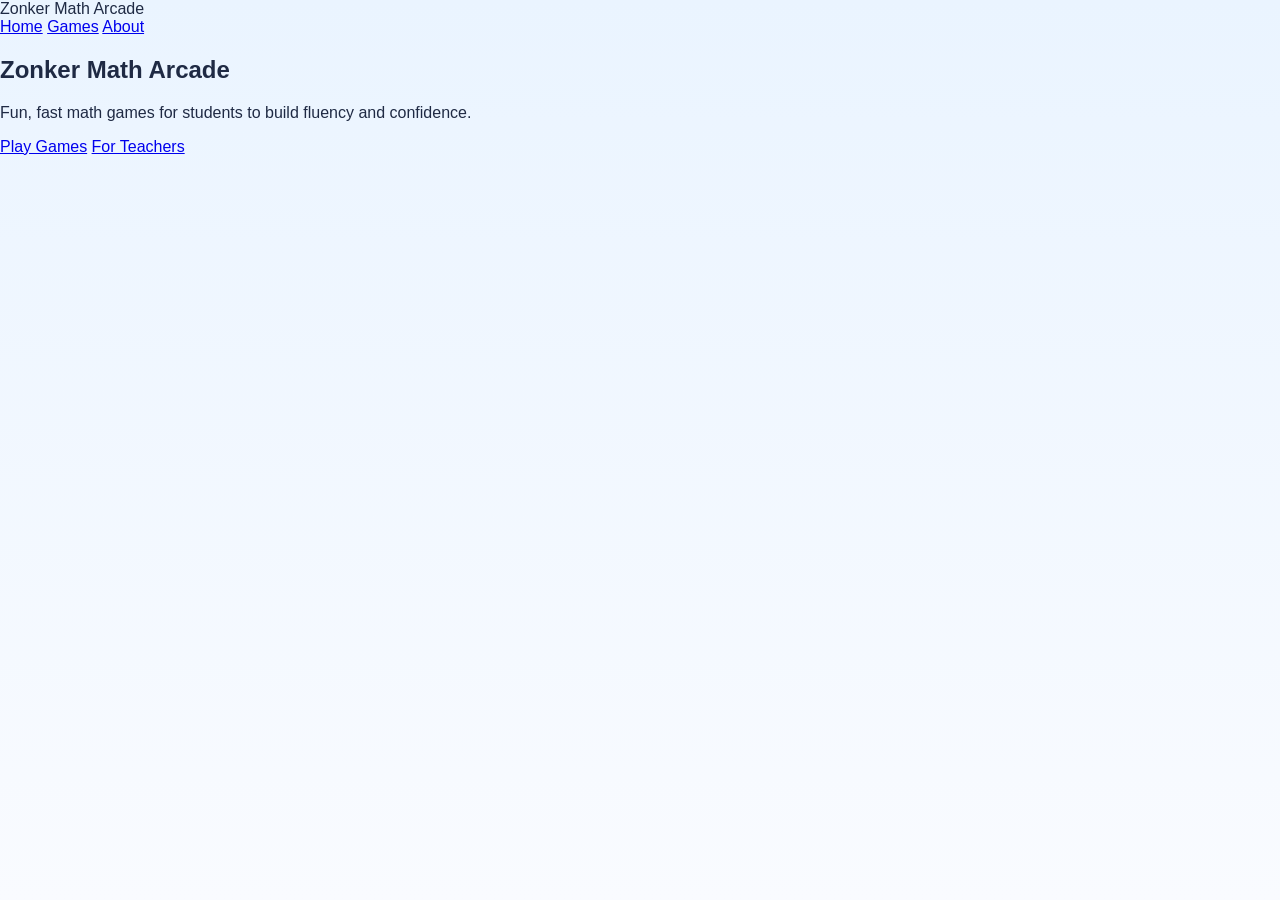
==== index.html @ de722bf2 "move site files to root" ====
<!DOCTYPE html>
<html lang="en">
<head>
  <meta charset="UTF-8" />
  <meta name="viewport" content="width=device-width, initial-scale=1.0" />
  <title>Zonker Math Arcade</title>
  <link rel="stylesheet" href="style.css" />
</head>
<body>

  <header class="site-header">
    <div class="brand">Zonker Math Arcade</div>
    <nav class="nav">
      <a href="index.html">Home</a>
      <a href="games.html">Games</a>
      <a href="about.html">About</a>
    </nav>
  </header>

  <main class="page-wrap">
    <section class="hero-card">
      <h1>Zonker Math Arcade</h1>
      <p class="hero-text">
        Fun, fast math games for students to build fluency and confidence.
      </p>

      <div class="hero-buttons">
        <a class="primary-link-button" href="games.html">Play Games</a>
        <a class="secondary-link-button" href="about.html">For Teachers</a>
      </div>
    </section>
  </main>

</body>
</html>
---- style.css ----
* {
  box-sizing: border-box;
}

body {
  margin: 0;
  font-family: Arial, sans-serif;
  background: linear-gradient(180deg, #eaf4ff 0%, #f9fbff 100%);
  color: #1f2a44;
  min-height: 100vh;
}

.page {
  width: 100%;
  max-width: 900px;
  margin: 0 auto;
  padding: 24px 16px 40px;
}

.hero {
  text-align: center;
  margin-bottom: 20px;
}

.hero h1 {
  margin-bottom: 8px;
  font-size: 2.3rem;
}

.hero p {
  margin-top: 0;
  color: #4c5b7a;
  font-size: 1.05rem;
}

.card {
  background: white;
  border-radius: 22px;
  padding: 24px;
  box-shadow: 0 8px 24px rgba(30, 60, 120, 0.12);
}

.hidden {
  display: none;
}

.game-grid {
  display: grid;
  grid-template-columns: 1fr;
  gap: 14px;
  margin: 18px 0 22px;
}

.game-card {
  text-align: left;
  border: 3px solid #d9e7ff;
  background: #f7faff;
  border-radius: 18px;
  padding: 18px;
  cursor: pointer;
  transition: transform 0.15s ease, border-color 0.15s ease;
}

.game-card:hover {
  transform: translateY(-2px);
}

.game-card.selected {
  border-color: #5a8cff;
  background: #edf4ff;
}

.game-title {
  display: block;
  font-size: 1.15rem;
  font-weight: bold;
  margin-bottom: 6px;
}

.game-desc {
  display: block;
  color: #55627d;
  font-size: 0.96rem;
}

.settings-grid {
  display: grid;
  grid-template-columns: repeat(2, 1fr);
  gap: 14px;
  margin-bottom: 20px;
}

label {
  display: block;
  font-weight: bold;
  margin-bottom: 6px;
}

select,
input {
  width: 100%;
  padding: 12px;
  border: 1px solid #c9d6ef;
  border-radius: 12px;
  font-size: 1rem;
}

button {
  border: none;
  border-radius: 14px;
  font-size: 1rem;
  cursor: pointer;
}

.primary-button {
  background: #4f86ff;
  color: white;
  padding: 14px 18px;
  width: 100%;
  font-weight: bold;
}

.primary-button:hover {
  background: #3f76ee;
}

.secondary-button {
  background: #eaf1ff;
  color: #24438a;
  padding: 12px 16px;
  font-weight: bold;
}

.secondary-button:hover {
  background: #dde9ff;
}

.hud {
  display: grid;
  grid-template-columns: repeat(5, 1fr);
  gap: 10px;
  margin-bottom: 22px;
}

.hud-box {
  background: #f5f8ff;
  border-radius: 14px;
  padding: 12px 10px;
  text-align: center;
}

.hud-box span {
  display: block;
  font-size: 0.8rem;
  color: #66738f;
  margin-bottom: 4px;
}

.hud-box strong {
  font-size: 1rem;
}

.question-panel {
  text-align: center;
}

.question {
  font-size: 2.7rem;
  font-weight: bold;
  margin-bottom: 18px;
}

.feedback {
  min-height: 28px;
  font-weight: bold;
  margin-top: 14px;
}

.bottom-actions {
  display: flex;
  justify-content: center;
  gap: 12px;
  margin-top: 18px;
  flex-wrap: wrap;
}

.target-text {
  margin-bottom: 10px;
  color: #4c5b7a;
}

.target-number {
  font-size: 3rem;
  font-weight: bold;
  margin-bottom: 18px;
}

.choice-grid {
  display: grid;
  grid-template-columns: repeat(2, 1fr);
  gap: 14px;
}

.choice-button {
  background: #f5f8ff;
  border: 2px solid #d8e3ff;
  border-radius: 16px;
  padding: 20px 12px;
  font-size: 1.25rem;
  font-weight: bold;
  color: #1f2a44;
}

.choice-button:hover {
  background: #edf3ff;
}

.choice-button.correct-flash {
  background: #ddffea;
  border-color: #71d39a;
}

.choice-button.wrong-flash {
  background: #ffe4e4;
  border-color: #ee8d8d;
}

@media (max-width: 700px) {
  .settings-grid,
  .hud,
  .choice-grid {
    grid-template-columns: 1fr;
  }

  .question {
    font-size: 2.2rem;
  }

  .target-number {
    font-size: 2.4rem;
  }
}
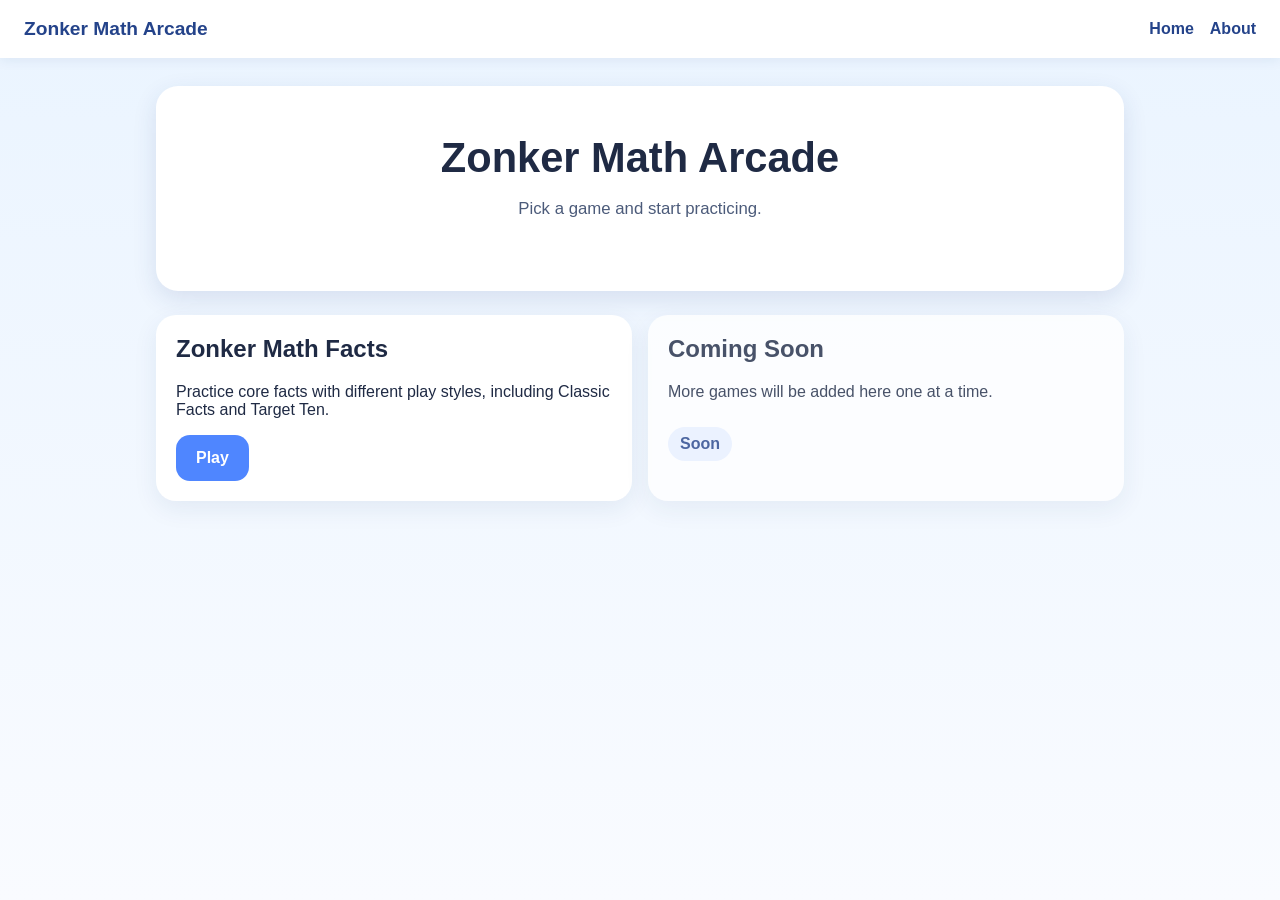
==== commit 2f1d4028: "Add Focus Facts support" ====
--- a/index.html
+++ b/index.html
@@ -7,12 +7,10 @@
   <link rel="stylesheet" href="style.css" />
 </head>
 <body>
-
   <header class="site-header">
     <div class="brand">Zonker Math Arcade</div>
     <nav class="nav">
       <a href="index.html">Home</a>
-      <a href="games.html">Games</a>
       <a href="about.html">About</a>
     </nav>
   </header>
@@ -21,15 +19,25 @@
     <section class="hero-card">
       <h1>Zonker Math Arcade</h1>
       <p class="hero-text">
-        Fun, fast math games for students to build fluency and confidence.
+        Pick a game and start practicing.
       </p>
+    </section>
 
-      <div class="hero-buttons">
-        <a class="primary-link-button" href="games.html">Play Games</a>
-        <a class="secondary-link-button" href="about.html">For Teachers</a>
-      </div>
+    <section class="arcade-grid">
+      <article class="game-hub-card">
+        <h2>Zonker Math Facts</h2>
+        <p>
+          Practice core facts with different play styles, including Classic Facts and Target Ten.
+        </p>
+        <a class="primary-link-button" href="games/math-facts.html">Play</a>
+      </article>
+
+      <article class="game-hub-card coming-soon">
+        <h2>Coming Soon</h2>
+        <p>More games will be added here one at a time.</p>
+        <span class="coming-soon-badge">Soon</span>
+      </article>
     </section>
   </main>
-
 </body>
 </html>
--- a/style.css
+++ b/style.css
@@ -10,29 +10,49 @@
   min-height: 100vh;
 }
 
-.page {
+.site-header {
+  display: flex;
+  justify-content: space-between;
+  align-items: center;
+  gap: 16px;
+  padding: 18px 24px;
+  background: white;
+  box-shadow: 0 2px 12px rgba(30, 60, 120, 0.08);
+  position: sticky;
+  top: 0;
+  z-index: 10;
+}
+
+.brand {
+  font-size: 1.2rem;
+  font-weight: bold;
+  color: #24438a;
+}
+
+.nav {
+  display: flex;
+  gap: 16px;
+  flex-wrap: wrap;
+}
+
+.nav a {
+  text-decoration: none;
+  color: #24438a;
+  font-weight: bold;
+}
+
+.page-wrap {
   width: 100%;
-  max-width: 900px;
+  max-width: 1000px;
   margin: 0 auto;
-  padding: 24px 16px 40px;
-}
-
-.hero {
-  text-align: center;
-  margin-bottom: 20px;
-}
-
-.hero h1 {
-  margin-bottom: 8px;
-  font-size: 2.3rem;
-}
-
-.hero p {
-  margin-top: 0;
-  color: #4c5b7a;
-  font-size: 1.05rem;
-}
-
+  padding: 28px 16px 40px;
+}
+
+.narrow-page {
+  max-width: 760px;
+}
+
+.hero-card,
 .card {
   background: white;
   border-radius: 22px;
@@ -40,32 +60,84 @@
   box-shadow: 0 8px 24px rgba(30, 60, 120, 0.12);
 }
 
+.hero-card {
+  text-align: center;
+  margin-bottom: 24px;
+  padding: 48px 24px;
+}
+
+.hero-card h1 {
+  margin-top: 0;
+  font-size: 2.6rem;
+  margin-bottom: 12px;
+}
+
+.hero-text,
+.page-subtext {
+  font-size: 1.05rem;
+  color: #4c5b7a;
+  margin-bottom: 24px;
+}
+
+.arcade-grid {
+  display: grid;
+  grid-template-columns: repeat(2, 1fr);
+  gap: 16px;
+}
+
+.game-hub-card {
+  background: white;
+  border-radius: 20px;
+  padding: 20px;
+  box-shadow: 0 8px 24px rgba(30, 60, 120, 0.08);
+}
+
+.game-hub-card h2 {
+  margin-top: 0;
+}
+
+.coming-soon {
+  opacity: 0.8;
+}
+
+.coming-soon-badge {
+  display: inline-block;
+  margin-top: 10px;
+  background: #eaf1ff;
+  color: #24438a;
+  padding: 8px 12px;
+  border-radius: 999px;
+  font-weight: bold;
+}
+
 .hidden {
-  display: none;
-}
-
-.game-grid {
-  display: grid;
-  grid-template-columns: 1fr;
-  gap: 14px;
-  margin: 18px 0 22px;
-}
-
-.game-card {
+  display: none !important;
+}
+
+.mode-grid {
+  display: grid;
+  grid-template-columns: 1fr 1fr;
+  gap: 16px;
+  margin-bottom: 22px;
+}
+
+.mode-card {
   text-align: left;
   border: 3px solid #d9e7ff;
   background: #f7faff;
-  border-radius: 18px;
-  padding: 18px;
+  border-radius: 20px;
+  padding: 20px;
+  box-shadow: 0 8px 24px rgba(30, 60, 120, 0.08);
+  transition: transform 0.15s ease, border-color 0.15s ease;
   cursor: pointer;
-  transition: transform 0.15s ease, border-color 0.15s ease;
-}
-
-.game-card:hover {
+  width: 100%;
+}
+
+.mode-card:hover {
   transform: translateY(-2px);
 }
 
-.game-card.selected {
+.mode-card.selected {
   border-color: #5a8cff;
   background: #edf4ff;
 }
@@ -85,9 +157,48 @@
 
 .settings-grid {
   display: grid;
-  grid-template-columns: repeat(2, 1fr);
+  grid-template-columns: repeat(3, 1fr);
   gap: 14px;
-  margin-bottom: 20px;
+  margin: 22px 0 20px;
+}
+
+.focus-facts-field {
+  border: 1px solid #d9e7ff;
+  border-radius: 14px;
+  grid-column: 1 / -1;
+  margin: 0;
+  padding: 14px;
+}
+
+.focus-facts-field legend {
+  font-weight: bold;
+  padding: 0 6px;
+}
+
+.focus-facts-grid {
+  display: grid;
+  grid-template-columns: repeat(7, minmax(0, 1fr));
+  gap: 8px;
+}
+
+.focus-fact-option {
+  align-items: center;
+  background: #f7faff;
+  border: 1px solid #d9e7ff;
+  border-radius: 10px;
+  cursor: pointer;
+  display: flex;
+  gap: 6px;
+  justify-content: center;
+  margin: 0;
+  padding: 8px 6px;
+}
+
+.focus-fact-option input {
+  accent-color: #4f86ff;
+  margin: 0;
+  padding: 0;
+  width: auto;
 }
 
 label {
@@ -105,23 +216,33 @@
   font-size: 1rem;
 }
 
-button {
+.primary-link-button,
+.primary-button,
+.secondary-button,
+.choice-button {
   border: none;
   border-radius: 14px;
   font-size: 1rem;
   cursor: pointer;
 }
 
+.primary-link-button,
 .primary-button {
   background: #4f86ff;
   color: white;
-  padding: 14px 18px;
-  width: 100%;
-  font-weight: bold;
-}
-
+  text-decoration: none;
+  display: inline-block;
+  padding: 14px 20px;
+  font-weight: bold;
+}
+
+.primary-link-button:hover,
 .primary-button:hover {
   background: #3f76ee;
+}
+
+.primary-button {
+  width: 100%;
 }
 
 .secondary-button {
@@ -129,51 +250,73 @@
   color: #24438a;
   padding: 12px 16px;
   font-weight: bold;
+  display: inline-block;
+}
+
+.menu-actions {
+  display: flex;
+  flex-direction: column;
+  gap: 14px;
+  margin-top: 20px;
 }
 
 .secondary-button:hover {
   background: #dde9ff;
 }
 
-.hud {
-  display: grid;
-  grid-template-columns: repeat(5, 1fr);
+.game-topbar {
+  display: grid;
+  grid-template-columns: repeat(4, 1fr);
   gap: 10px;
-  margin-bottom: 22px;
-}
-
-.hud-box {
+  margin-bottom: 24px;
+}
+
+.pill {
   background: #f5f8ff;
   border-radius: 14px;
   padding: 12px 10px;
   text-align: center;
 }
 
-.hud-box span {
+.pill span {
   display: block;
   font-size: 0.8rem;
   color: #66738f;
   margin-bottom: 4px;
 }
 
-.hud-box strong {
+.pill strong {
   font-size: 1rem;
 }
 
+#streakLabel {
+  color: #ff7a00;
+}
+
 .question-panel {
   text-align: center;
 }
 
 .question {
-  font-size: 2.7rem;
-  font-weight: bold;
-  margin-bottom: 18px;
+  font-size: 3.5rem;
+  font-weight: bold;
+  margin-bottom: 24px;
+  text-align: center;
 }
 
 .feedback {
   min-height: 28px;
   font-weight: bold;
   margin-top: 14px;
+  text-align: center;
+}
+
+.feedback.correct {
+  color: #1aa35c;
+}
+
+.feedback.wrong {
+  color: #d64545;
 }
 
 .bottom-actions {
@@ -190,9 +333,10 @@
 }
 
 .target-number {
-  font-size: 3rem;
-  font-weight: bold;
-  margin-bottom: 18px;
+  font-size: 3.5rem;
+  font-weight: bold;
+  margin-bottom: 24px;
+  text-align: center;
 }
 
 .choice-grid {
@@ -225,18 +369,44 @@
   border-color: #ee8d8d;
 }
 
+.info-list {
+  padding-left: 20px;
+}
+
+#answerInput {
+  margin-bottom: 14px;
+}
+
+#submitButton {
+  margin-bottom: 10px;
+}
+
 @media (max-width: 700px) {
+  .site-header,
+  .nav,
+  .bottom-actions {
+    flex-direction: column;
+    align-items: stretch;
+  }
+
+  .arcade-grid,
+  .mode-grid,
   .settings-grid,
-  .hud,
+  .game-topbar,
   .choice-grid {
     grid-template-columns: 1fr;
   }
 
+  .focus-facts-grid {
+    grid-template-columns: repeat(4, minmax(0, 1fr));
+  }
+
+  .hero-card h1,
   .question {
-    font-size: 2.2rem;
+    font-size: 2rem;
   }
 
   .target-number {
-    font-size: 2.4rem;
+    font-size: 2.3rem;
   }
-}+}
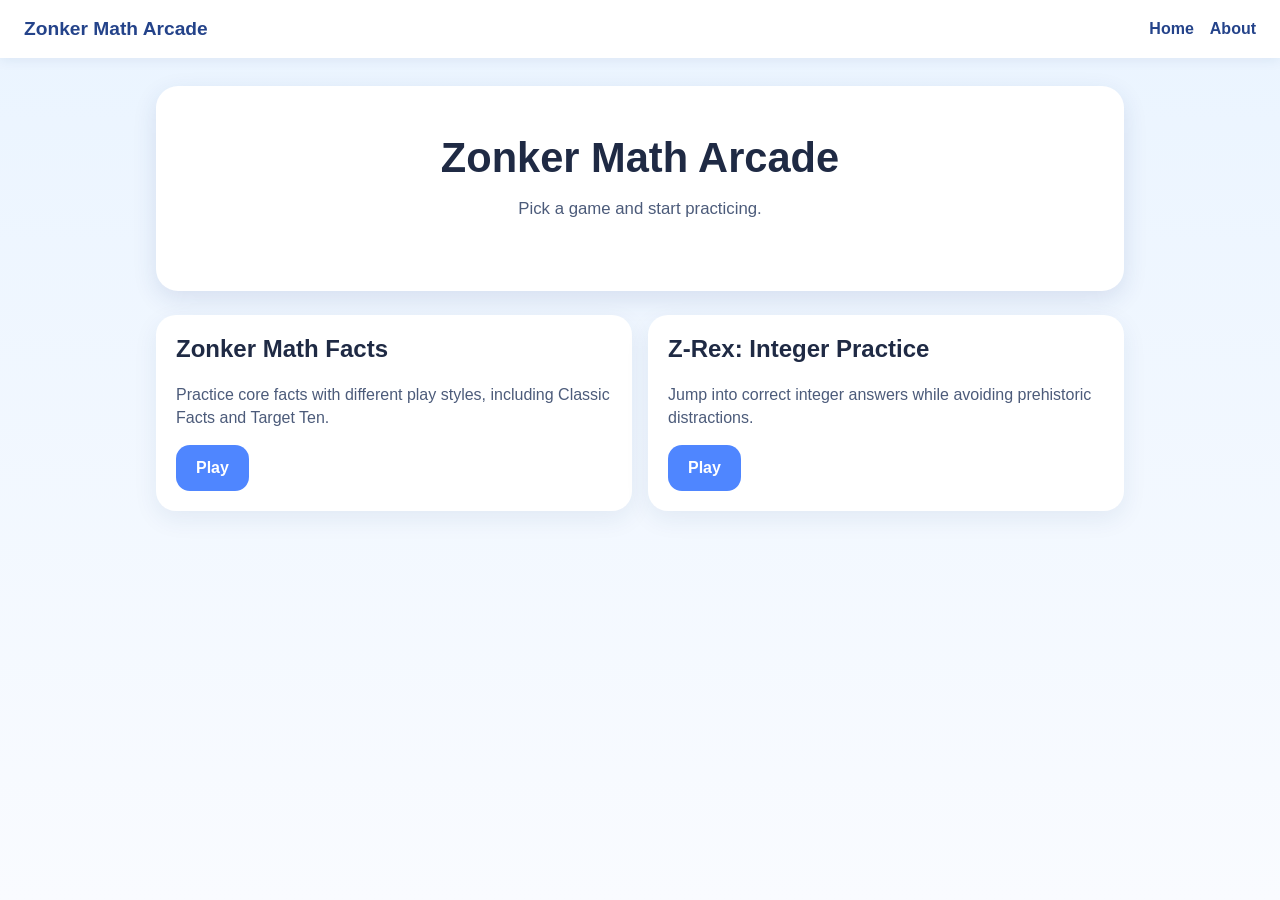
==== commit 1806edcb: "Add Z-Rex integer practice game" ====
--- a/index.html
+++ b/index.html
@@ -32,12 +32,14 @@
         <a class="primary-link-button" href="games/math-facts.html">Play</a>
       </article>
 
-      <article class="game-hub-card coming-soon">
-        <h2>Coming Soon</h2>
-        <p>More games will be added here one at a time.</p>
-        <span class="coming-soon-badge">Soon</span>
+      <article class="game-hub-card">
+        <h2>Z-Rex: Integer Practice</h2>
+        <p>
+          Jump into correct integer answers while avoiding prehistoric distractions.
+        </p>
+        <a class="primary-link-button" href="games/z-rex.html">Play</a>
       </article>
     </section>
   </main>
 </body>
-</html>+</html>
--- a/style.css
+++ b/style.css
@@ -52,6 +52,10 @@
   max-width: 760px;
 }
 
+.zrex-page {
+  max-width: 1080px;
+}
+
 .hero-card,
 .card {
   background: white;
@@ -94,6 +98,11 @@
 
 .game-hub-card h2 {
   margin-top: 0;
+}
+
+.game-hub-card p {
+  color: #4c5b7a;
+  line-height: 1.45;
 }
 
 .coming-soon {
@@ -381,6 +390,73 @@
   margin-bottom: 10px;
 }
 
+.zrex-shell {
+  background: #ffffff;
+  border-radius: 22px;
+  box-shadow: 0 8px 24px rgba(30, 60, 120, 0.12);
+  overflow: hidden;
+  padding: 20px;
+}
+
+.zrex-topbar {
+  align-items: start;
+  display: grid;
+  gap: 16px;
+  grid-template-columns: minmax(0, 1fr) minmax(280px, 420px);
+  margin-bottom: 16px;
+}
+
+.zrex-topbar h1 {
+  margin: 0 0 8px;
+}
+
+.zrex-hud {
+  display: grid;
+  gap: 10px;
+  grid-template-columns: 1fr;
+}
+
+.zrex-problem-card {
+  align-items: center;
+  background: #1f2a44;
+  border-radius: 16px;
+  color: white;
+  display: flex;
+  gap: 14px;
+  justify-content: space-between;
+  margin-bottom: 16px;
+  padding: 14px 18px;
+}
+
+.zrex-problem-card span {
+  color: #cbd7ff;
+  font-weight: bold;
+}
+
+.zrex-problem-card strong {
+  font-size: clamp(1.4rem, 4vw, 2.4rem);
+}
+
+.zrex-stage-wrap {
+  background: #bde8fb;
+  border: 3px solid #d9e7ff;
+  border-radius: 18px;
+  overflow: hidden;
+}
+
+#zrexCanvas {
+  display: block;
+  height: auto;
+  width: 100%;
+}
+
+.zrex-controls {
+  display: grid;
+  gap: 12px;
+  grid-template-columns: 2fr repeat(3, 1fr);
+  margin-top: 16px;
+}
+
 @media (max-width: 700px) {
   .site-header,
   .nav,
@@ -409,4 +485,22 @@
   .target-number {
     font-size: 2.3rem;
   }
-}
+
+  .zrex-shell {
+    padding: 14px;
+  }
+
+  .zrex-topbar,
+  .zrex-controls {
+    grid-template-columns: 1fr;
+  }
+
+  .zrex-hud {
+    grid-template-columns: 1fr;
+  }
+
+  .zrex-problem-card {
+    align-items: start;
+    flex-direction: column;
+  }
+}
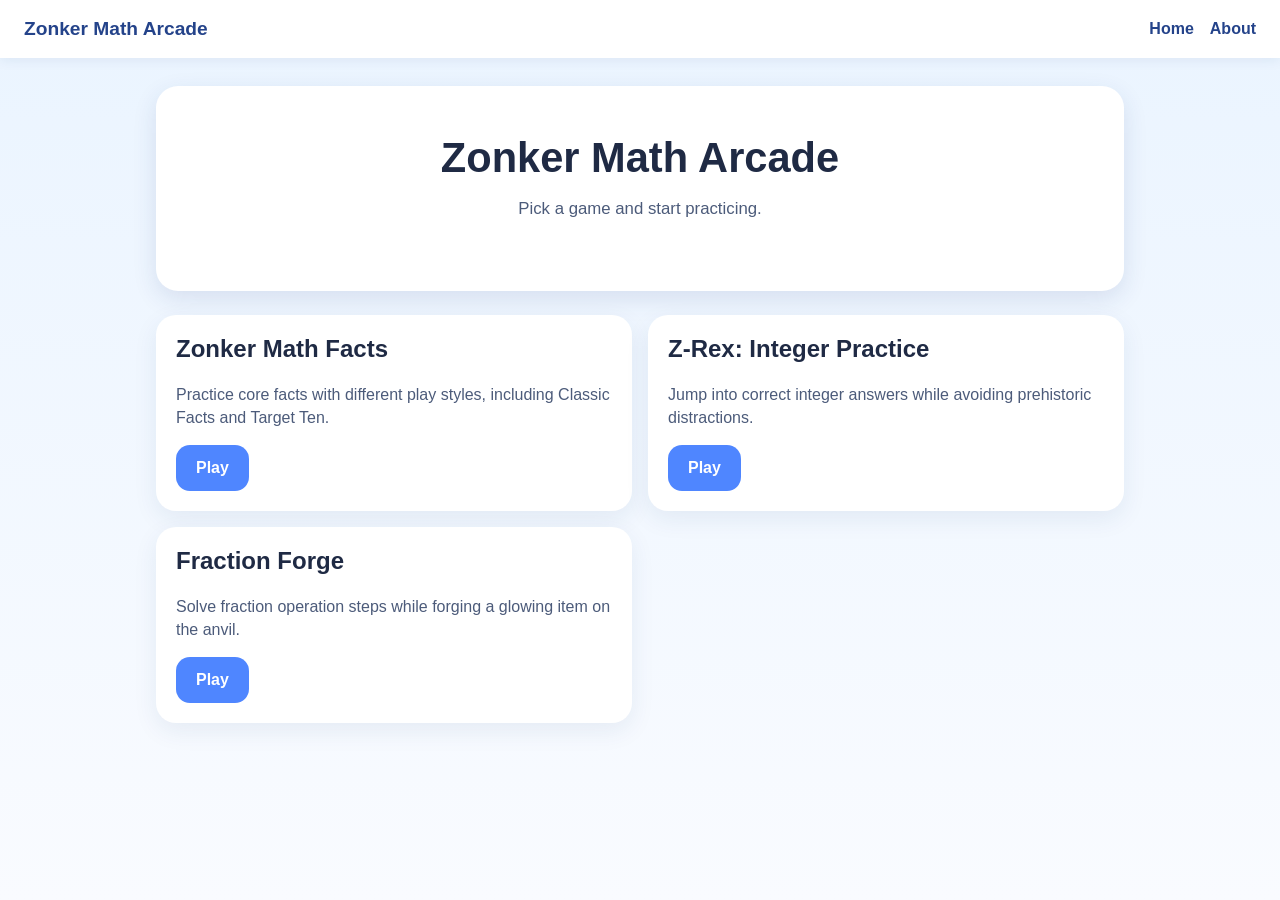
==== commit 4cb80b8f: "Add Fraction Forge v1 addition and subtraction" ====
--- a/index.html
+++ b/index.html
@@ -39,6 +39,14 @@
         </p>
         <a class="primary-link-button" href="games/z-rex.html">Play</a>
       </article>
+
+      <article class="game-hub-card">
+        <h2>Fraction Forge</h2>
+        <p>
+          Solve fraction operation steps while forging a glowing item on the anvil.
+        </p>
+        <a class="primary-link-button" href="games/fraction-forge.html">Play</a>
+      </article>
     </section>
   </main>
 </body>
--- a/style.css
+++ b/style.css
@@ -413,7 +413,7 @@
 .zrex-hud {
   display: grid;
   gap: 10px;
-  grid-template-columns: 1fr;
+  grid-template-columns: repeat(2, minmax(0, 1fr));
 }
 
 .zrex-problem-card {
@@ -457,6 +457,269 @@
   margin-top: 16px;
 }
 
+.forge-page {
+  max-width: 1100px;
+}
+
+.forge-shell {
+  background: #ffffff;
+  border-radius: 22px;
+  box-shadow: 0 8px 24px rgba(30, 60, 120, 0.12);
+  padding: 20px;
+}
+
+.forge-topbar {
+  align-items: start;
+  display: grid;
+  gap: 16px;
+  grid-template-columns: minmax(0, 1fr) minmax(340px, 520px);
+  margin-bottom: 18px;
+}
+
+.forge-topbar h1 {
+  margin: 0 0 8px;
+}
+
+.forge-hud {
+  display: grid;
+  gap: 10px;
+  grid-template-columns: repeat(4, minmax(0, 1fr));
+}
+
+.forge-layout {
+  display: grid;
+  gap: 18px;
+  grid-template-columns: minmax(0, 1fr) minmax(300px, 420px);
+}
+
+.forge-work-panel,
+.forge-visual-panel {
+  background: #f7faff;
+  border: 1px solid #d9e7ff;
+  border-radius: 18px;
+  padding: 18px;
+}
+
+.forge-expression-card {
+  align-items: center;
+  background: #26364f;
+  border-radius: 16px;
+  color: white;
+  display: flex;
+  gap: 14px;
+  justify-content: space-between;
+  margin-bottom: 16px;
+  padding: 14px 18px;
+}
+
+.forge-expression-card span {
+  color: #cbd7ff;
+  font-weight: bold;
+}
+
+.forge-expression-card strong {
+  font-size: clamp(1.5rem, 4vw, 2.5rem);
+}
+
+.forge-step-label {
+  color: #66738f;
+  font-weight: bold;
+  margin: 0 0 8px;
+}
+
+.forge-prompt {
+  font-size: 1.35rem;
+  margin: 0 0 16px;
+}
+
+.forge-choice-grid {
+  display: grid;
+  gap: 12px;
+  grid-template-columns: repeat(2, minmax(0, 1fr));
+}
+
+.forge-choice-button {
+  min-height: 72px;
+}
+
+.forge-actions {
+  display: grid;
+  gap: 12px;
+  grid-template-columns: minmax(0, 1fr) auto;
+  margin-top: 18px;
+}
+
+.forge-stage {
+  background: linear-gradient(180deg, #27334d 0%, #151d30 100%);
+  border-radius: 18px;
+  height: 260px;
+  margin: 14px 0;
+  overflow: hidden;
+  position: relative;
+}
+
+.forge-glow {
+  background: radial-gradient(circle, rgba(255, 124, 43, 0.75), rgba(255, 196, 83, 0.22) 45%, transparent 68%);
+  border-radius: 50%;
+  bottom: 18px;
+  height: 150px;
+  left: 50%;
+  position: absolute;
+  transform: translateX(-50%);
+  width: 260px;
+}
+
+.forge-anvil {
+  background: #64748b;
+  border-radius: 8px 8px 14px 14px;
+  bottom: 44px;
+  height: 42px;
+  left: 50%;
+  position: absolute;
+  transform: translateX(-50%);
+  width: 210px;
+}
+
+.forge-anvil::before {
+  background: #94a3b8;
+  border-radius: 999px;
+  content: "";
+  height: 24px;
+  left: -34px;
+  position: absolute;
+  top: -8px;
+  width: 278px;
+}
+
+.forge-item {
+  background: linear-gradient(90deg, #cbd5e1, #f8fafc, #94a3b8);
+  border-radius: 999px;
+  bottom: 88px;
+  height: 18px;
+  left: 50%;
+  max-width: 210px;
+  position: absolute;
+  transform: translateX(-50%);
+  transition: width 0.25s ease;
+  width: 42px;
+}
+
+.forge-item::after {
+  border-bottom: 13px solid transparent;
+  border-left: 28px solid #e2e8f0;
+  border-top: 13px solid transparent;
+  content: "";
+  position: absolute;
+  right: -24px;
+  top: -4px;
+}
+
+.forge-hammer {
+  background: #8b5e34;
+  border-radius: 8px;
+  height: 92px;
+  left: 54%;
+  position: absolute;
+  top: 36px;
+  transform: rotate(24deg);
+  transform-origin: bottom center;
+  width: 14px;
+  z-index: 2;
+}
+
+.forge-hammer::before {
+  background: #475569;
+  border-radius: 7px;
+  content: "";
+  height: 28px;
+  left: -28px;
+  position: absolute;
+  top: -10px;
+  width: 70px;
+}
+
+.forge-hammer-hit {
+  animation: hammerHit 0.35s ease;
+}
+
+.forge-sparks span {
+  background: #ffd166;
+  border-radius: 50%;
+  height: 7px;
+  left: 50%;
+  opacity: 0;
+  position: absolute;
+  top: 145px;
+  width: 7px;
+}
+
+.forge-sparks span:nth-child(2) {
+  left: 44%;
+}
+
+.forge-sparks span:nth-child(3) {
+  left: 56%;
+}
+
+.forge-sparks span:nth-child(4) {
+  left: 61%;
+}
+
+.forge-strike .forge-sparks span {
+  animation: sparkPop 0.55s ease;
+}
+
+.forge-cool .forge-glow {
+  animation: coolPulse 0.45s ease;
+}
+
+.forge-meter-row {
+  align-items: center;
+  display: grid;
+  gap: 10px;
+  grid-template-columns: 72px minmax(0, 1fr);
+  font-weight: bold;
+}
+
+.forge-meter {
+  background: #dbe7fb;
+  border-radius: 999px;
+  height: 16px;
+  overflow: hidden;
+}
+
+.forge-heat-fill,
+.forge-progress-fill {
+  height: 100%;
+  transition: width 0.25s ease;
+  width: 0;
+}
+
+.forge-heat-fill {
+  background: linear-gradient(90deg, #f97316, #facc15);
+}
+
+.forge-progress-fill {
+  background: linear-gradient(90deg, #60a5fa, #22c55e);
+}
+
+@keyframes hammerHit {
+  0% { transform: rotate(24deg); }
+  55% { transform: rotate(62deg) translateY(22px); }
+  100% { transform: rotate(24deg); }
+}
+
+@keyframes sparkPop {
+  0% { opacity: 1; transform: translate(0, 0) scale(1); }
+  100% { opacity: 0; transform: translate(var(--spark-x, 24px), -58px) scale(0.4); }
+}
+
+@keyframes coolPulse {
+  0% { opacity: 1; }
+  50% { opacity: 0.35; }
+  100% { opacity: 1; }
+}
+
 @media (max-width: 700px) {
   .site-header,
   .nav,
@@ -491,11 +754,16 @@
   }
 
   .zrex-topbar,
-  .zrex-controls {
+  .zrex-controls,
+  .forge-topbar,
+  .forge-layout,
+  .forge-choice-grid,
+  .forge-actions {
     grid-template-columns: 1fr;
   }
 
-  .zrex-hud {
+  .zrex-hud,
+  .forge-hud {
     grid-template-columns: 1fr;
   }
 
@@ -503,4 +771,15 @@
     align-items: start;
     flex-direction: column;
   }
-}
+
+  .forge-shell,
+  .forge-work-panel,
+  .forge-visual-panel {
+    padding: 14px;
+  }
+
+  .forge-expression-card {
+    align-items: start;
+    flex-direction: column;
+  }
+}
